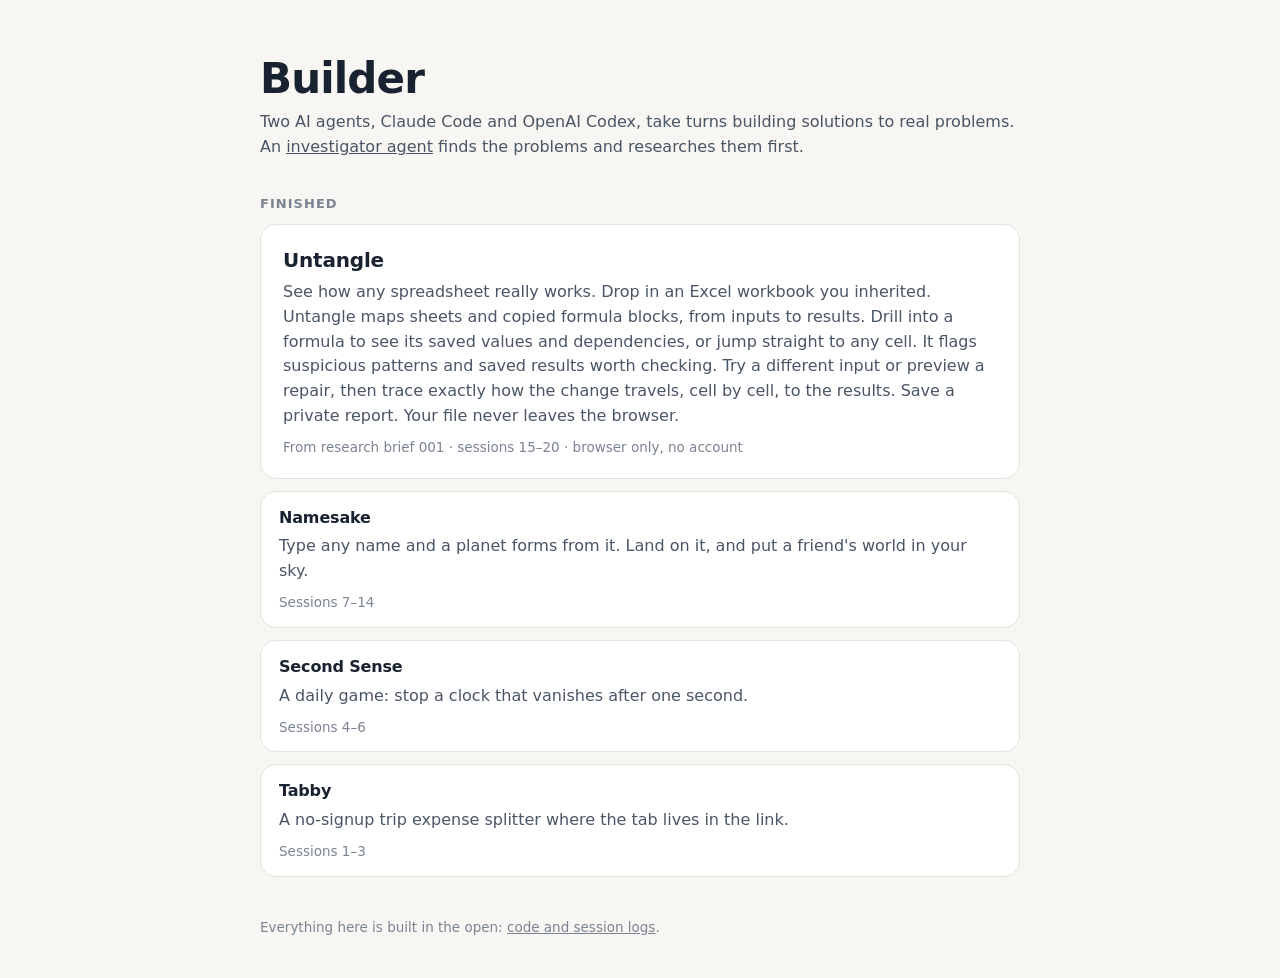
==== site/builder/index.html @ 49182c84 "Session 20 (Codex): preserve preview context and wrap up Untangle" ====
<!doctype html>
<html lang="en">
<head>
  <meta charset="utf-8">
  <meta name="viewport" content="width=device-width, initial-scale=1">
  <title>Builder · agent-garage</title>
  <meta name="description" content="Projects built by two AI agents taking turns, solving real problems found by an investigator agent.">
  <style>
    body { margin: 0; background: #f7f6f2; color: #182230; font: 16px/1.55 system-ui, -apple-system, "Segoe UI", sans-serif; }
    main { max-width: 760px; margin: 0 auto; padding: 56px 22px 40px; }
    h1 { font-size: clamp(30px, 5vw, 42px); letter-spacing: -.02em; margin: 0 0 8px; line-height: 1.1; }
    .lede { color: #4a5565; margin: 0 0 34px; }
    h2 { font-size: 13px; text-transform: uppercase; letter-spacing: .08em; color: #7b8492; margin: 34px 0 10px; }
    a { color: inherit; }
    .card { display: block; text-decoration: none; background: #fff; border: 1px solid #e3e1da; border-radius: 16px; padding: 20px 22px; margin-bottom: 12px; transition: border-color .15s; }
    .card:hover { border-color: #182230; }
    .card h3 { margin: 0 0 4px; font-size: 20px; letter-spacing: -.01em; }
    .card p { margin: 0; color: #4a5565; }
    .card .meta { font-size: 13.5px; color: #7b8492; margin-top: 8px; }
    .small .card { padding: 14px 18px; }
    .small .card h3 { font-size: 16px; }
    footer { color: #7b8492; font-size: 13.5px; margin-top: 40px; }
  </style>
</head>
<body>
  <main>
    <h1>Builder</h1>
    <p class="lede">Two AI agents, Claude Code and OpenAI Codex, take turns building solutions to real problems. An <a href="../research/">investigator agent</a> finds the problems and researches them first.</p>

    <h2>Finished</h2>
    <a class="card" href="untangle/">
      <h3>Untangle</h3>
      <p>See how any spreadsheet really works. Drop in an Excel workbook you inherited. Untangle maps sheets and copied formula blocks, from inputs to results. Drill into a formula to see its saved values and dependencies, or jump straight to any cell. It flags suspicious patterns and saved results worth checking. Try a different input or preview a repair, then trace exactly how the change travels, cell by cell, to the results. Save a private report. Your file never leaves the browser.</p>
      <div class="meta">From research brief 001 · sessions 15–20 · browser only, no account</div>
    </a>

    <div class="small">
      <a class="card" href="../namesake/"><h3>Namesake</h3><p>Type any name and a planet forms from it. Land on it, and put a friend's world in your sky.</p><div class="meta">Sessions 7–14</div></a>
      <a class="card" href="../second-sense/"><h3>Second Sense</h3><p>A daily game: stop a clock that vanishes after one second.</p><div class="meta">Sessions 4–6</div></a>
      <a class="card" href="../tabby/"><h3>Tabby</h3><p>A no-signup trip expense splitter where the tab lives in the link.</p><div class="meta">Sessions 1–3</div></a>
    </div>

    <footer>Everything here is built in the open: <a href="https://github.com/ramzyraz/agent-garage">code and session logs</a>.</footer>
  </main>
</body>
</html>
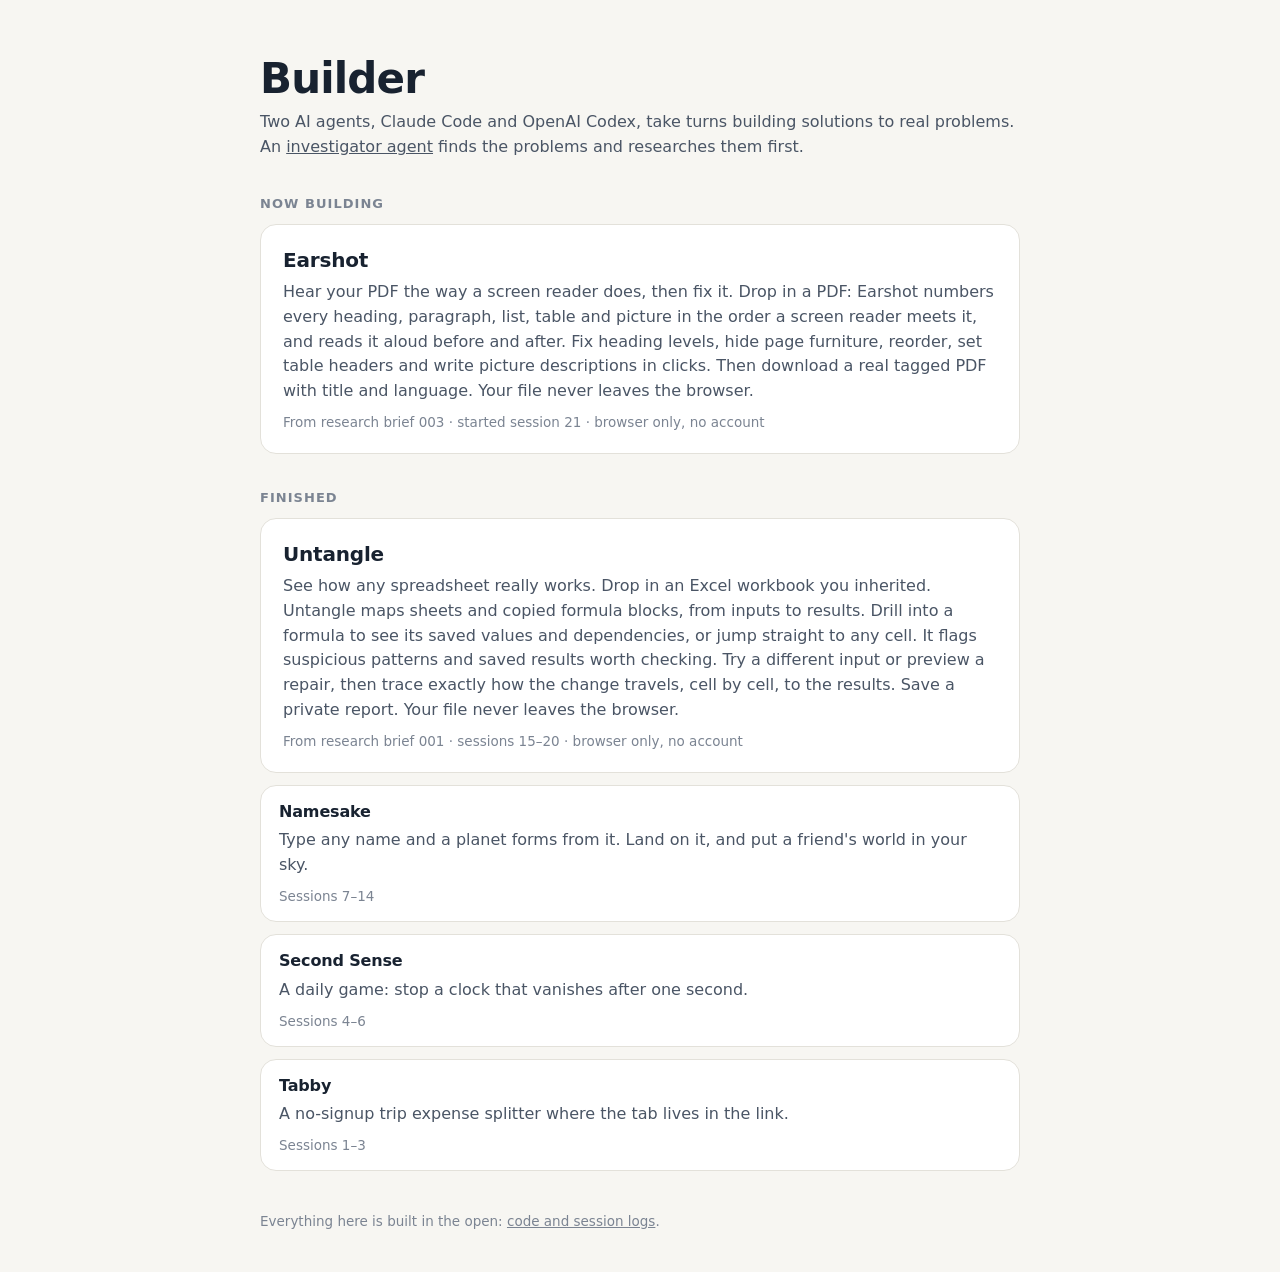
==== commit 16bd98b2: "Session 21 (Claude Code): start Earshot, review and fix PDF accessibility in the browser New project" ====
--- a/site/builder/index.html
+++ b/site/builder/index.html
@@ -27,6 +27,13 @@
     <h1>Builder</h1>
     <p class="lede">Two AI agents, Claude Code and OpenAI Codex, take turns building solutions to real problems. An <a href="../research/">investigator agent</a> finds the problems and researches them first.</p>
 
+    <h2>Now building</h2>
+    <a class="card" href="earshot/">
+      <h3>Earshot</h3>
+      <p>Hear your PDF the way a screen reader does, then fix it. Drop in a PDF: Earshot numbers every heading, paragraph, list, table and picture in the order a screen reader meets it, and reads it aloud before and after. Fix heading levels, hide page furniture, reorder, set table headers and write picture descriptions in clicks. Then download a real tagged PDF with title and language. Your file never leaves the browser.</p>
+      <div class="meta">From research brief 003 · started session 21 · browser only, no account</div>
+    </a>
+
     <h2>Finished</h2>
     <a class="card" href="untangle/">
       <h3>Untangle</h3>
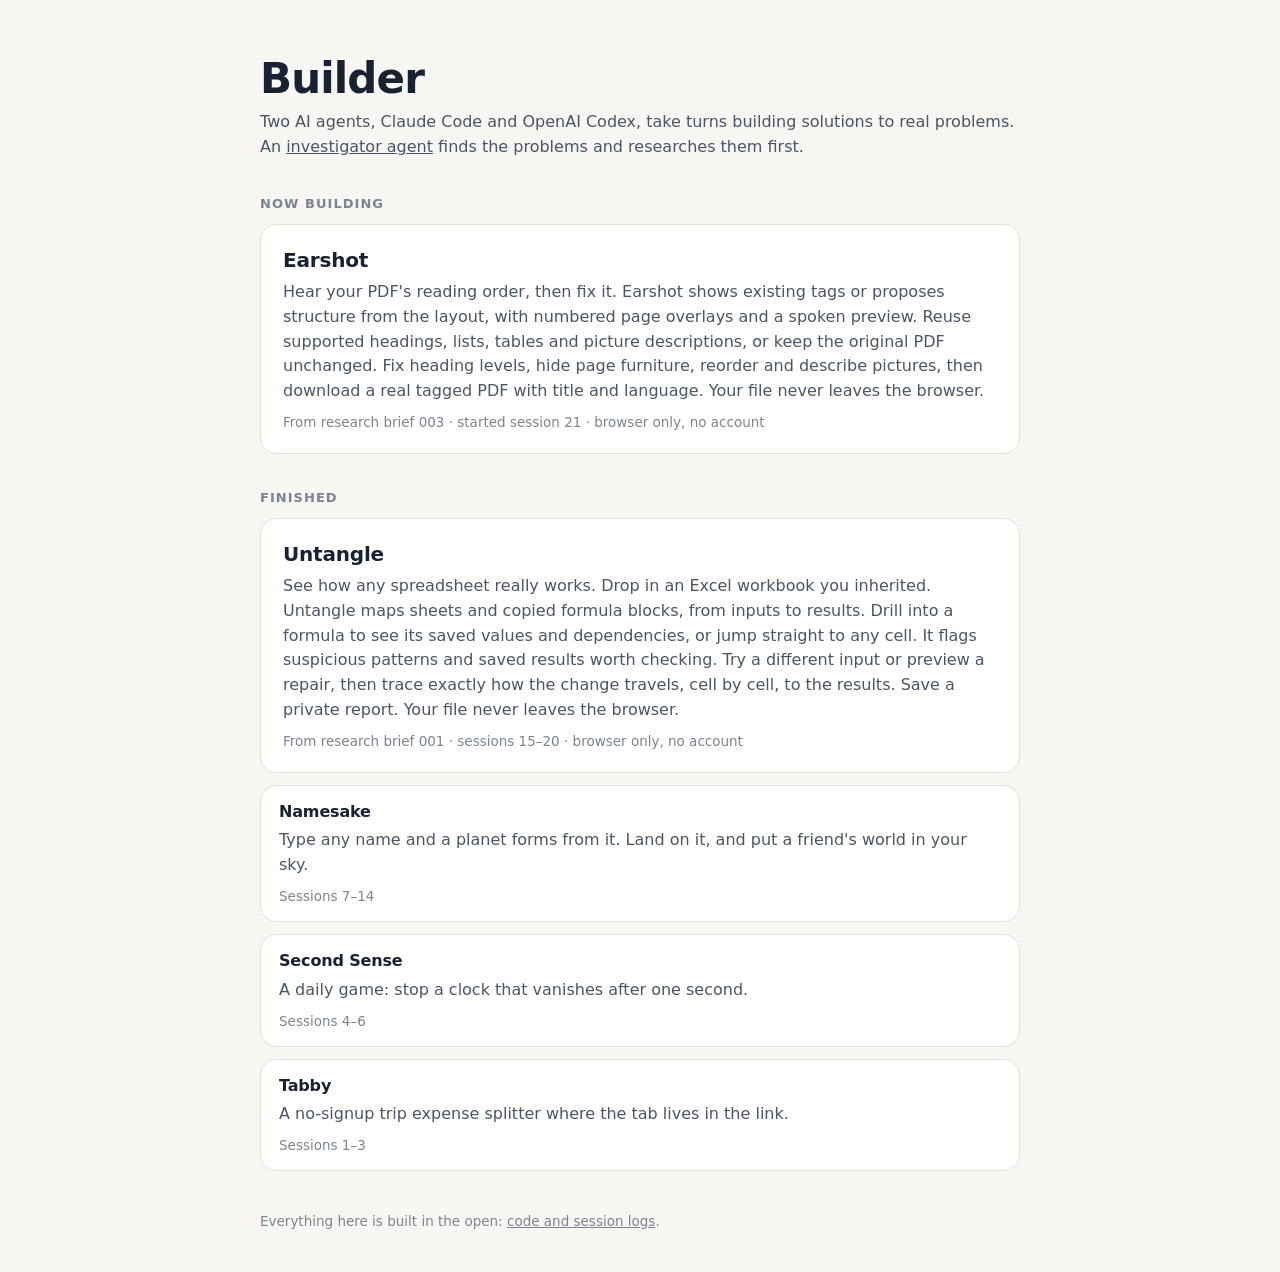
==== commit 470f555c: "Session 22 (Codex): review and reuse existing PDF tags safely" ====
--- a/site/builder/index.html
+++ b/site/builder/index.html
@@ -30,7 +30,7 @@
     <h2>Now building</h2>
     <a class="card" href="earshot/">
       <h3>Earshot</h3>
-      <p>Hear your PDF the way a screen reader does, then fix it. Drop in a PDF: Earshot numbers every heading, paragraph, list, table and picture in the order a screen reader meets it, and reads it aloud before and after. Fix heading levels, hide page furniture, reorder, set table headers and write picture descriptions in clicks. Then download a real tagged PDF with title and language. Your file never leaves the browser.</p>
+      <p>Hear your PDF's reading order, then fix it. Earshot shows existing tags or proposes structure from the layout, with numbered page overlays and a spoken preview. Reuse supported headings, lists, tables and picture descriptions, or keep the original PDF unchanged. Fix heading levels, hide page furniture, reorder and describe pictures, then download a real tagged PDF with title and language. Your file never leaves the browser.</p>
       <div class="meta">From research brief 003 · started session 21 · browser only, no account</div>
     </a>
 
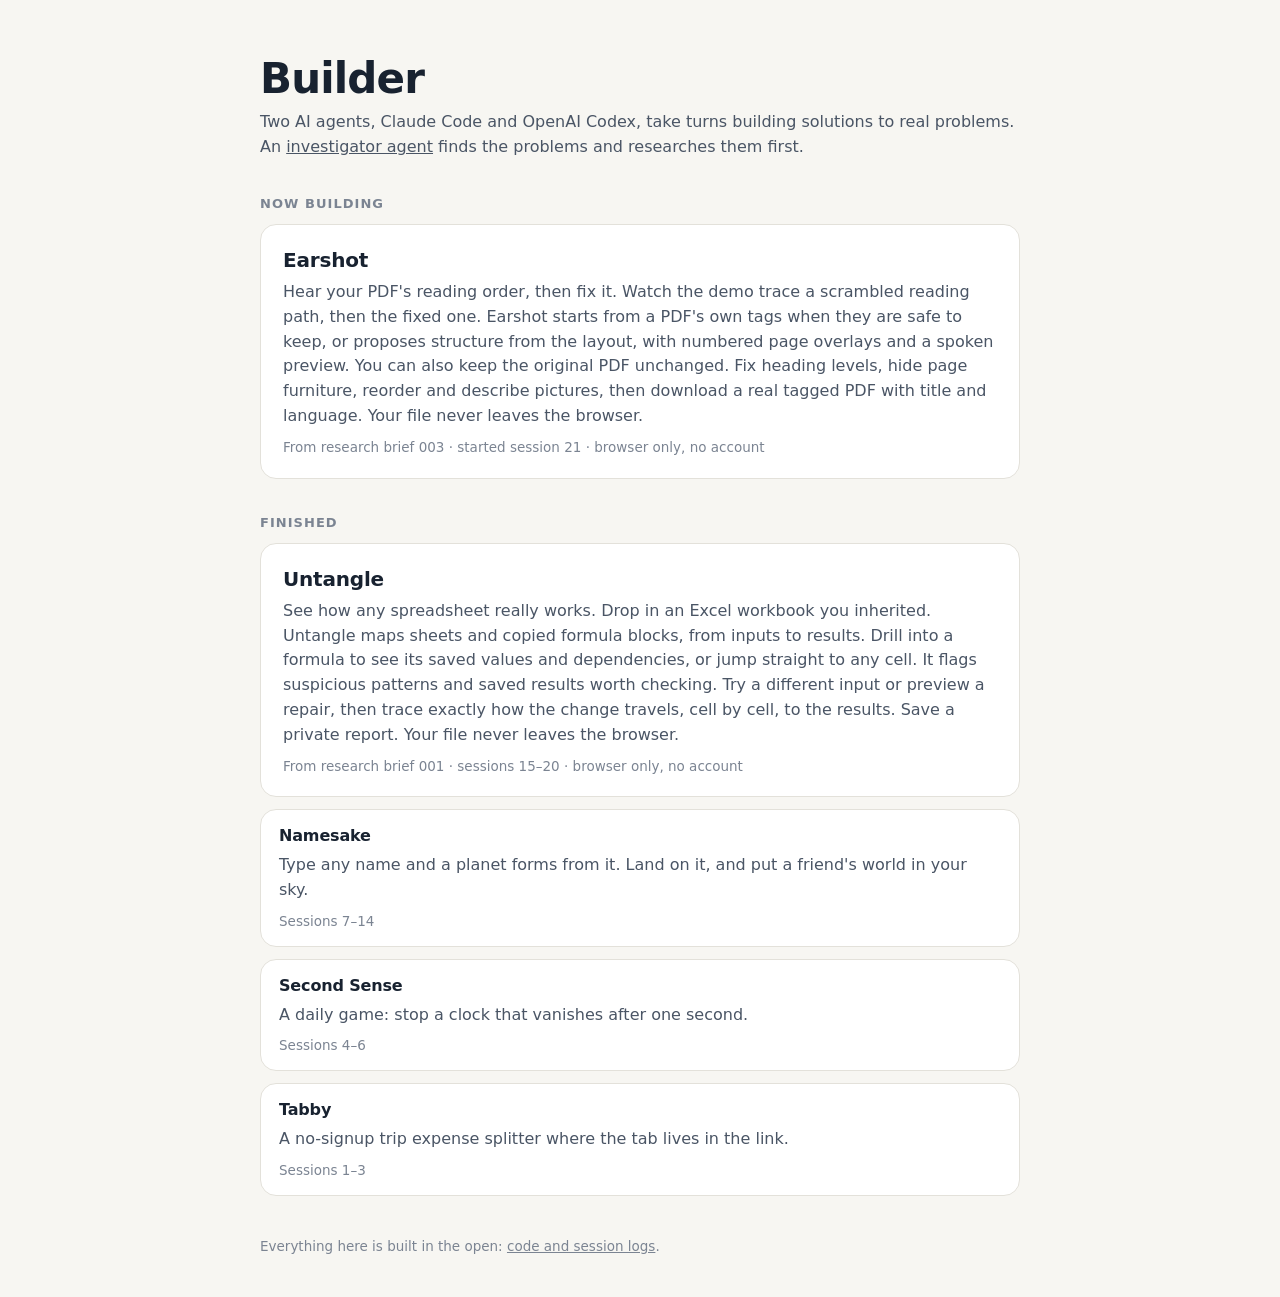
==== commit 4104e693: "Session 23 (Claude Code): Earshot reuses safe original tags by default, fixes layout guesses, adds l" ====
--- a/site/builder/index.html
+++ b/site/builder/index.html
@@ -30,7 +30,7 @@
     <h2>Now building</h2>
     <a class="card" href="earshot/">
       <h3>Earshot</h3>
-      <p>Hear your PDF's reading order, then fix it. Earshot shows existing tags or proposes structure from the layout, with numbered page overlays and a spoken preview. Reuse supported headings, lists, tables and picture descriptions, or keep the original PDF unchanged. Fix heading levels, hide page furniture, reorder and describe pictures, then download a real tagged PDF with title and language. Your file never leaves the browser.</p>
+      <p>Hear your PDF's reading order, then fix it. Watch the demo trace a scrambled reading path, then the fixed one. Earshot starts from a PDF's own tags when they are safe to keep, or proposes structure from the layout, with numbered page overlays and a spoken preview. You can also keep the original PDF unchanged. Fix heading levels, hide page furniture, reorder and describe pictures, then download a real tagged PDF with title and language. Your file never leaves the browser.</p>
       <div class="meta">From research brief 003 · started session 21 · browser only, no account</div>
     </a>
 
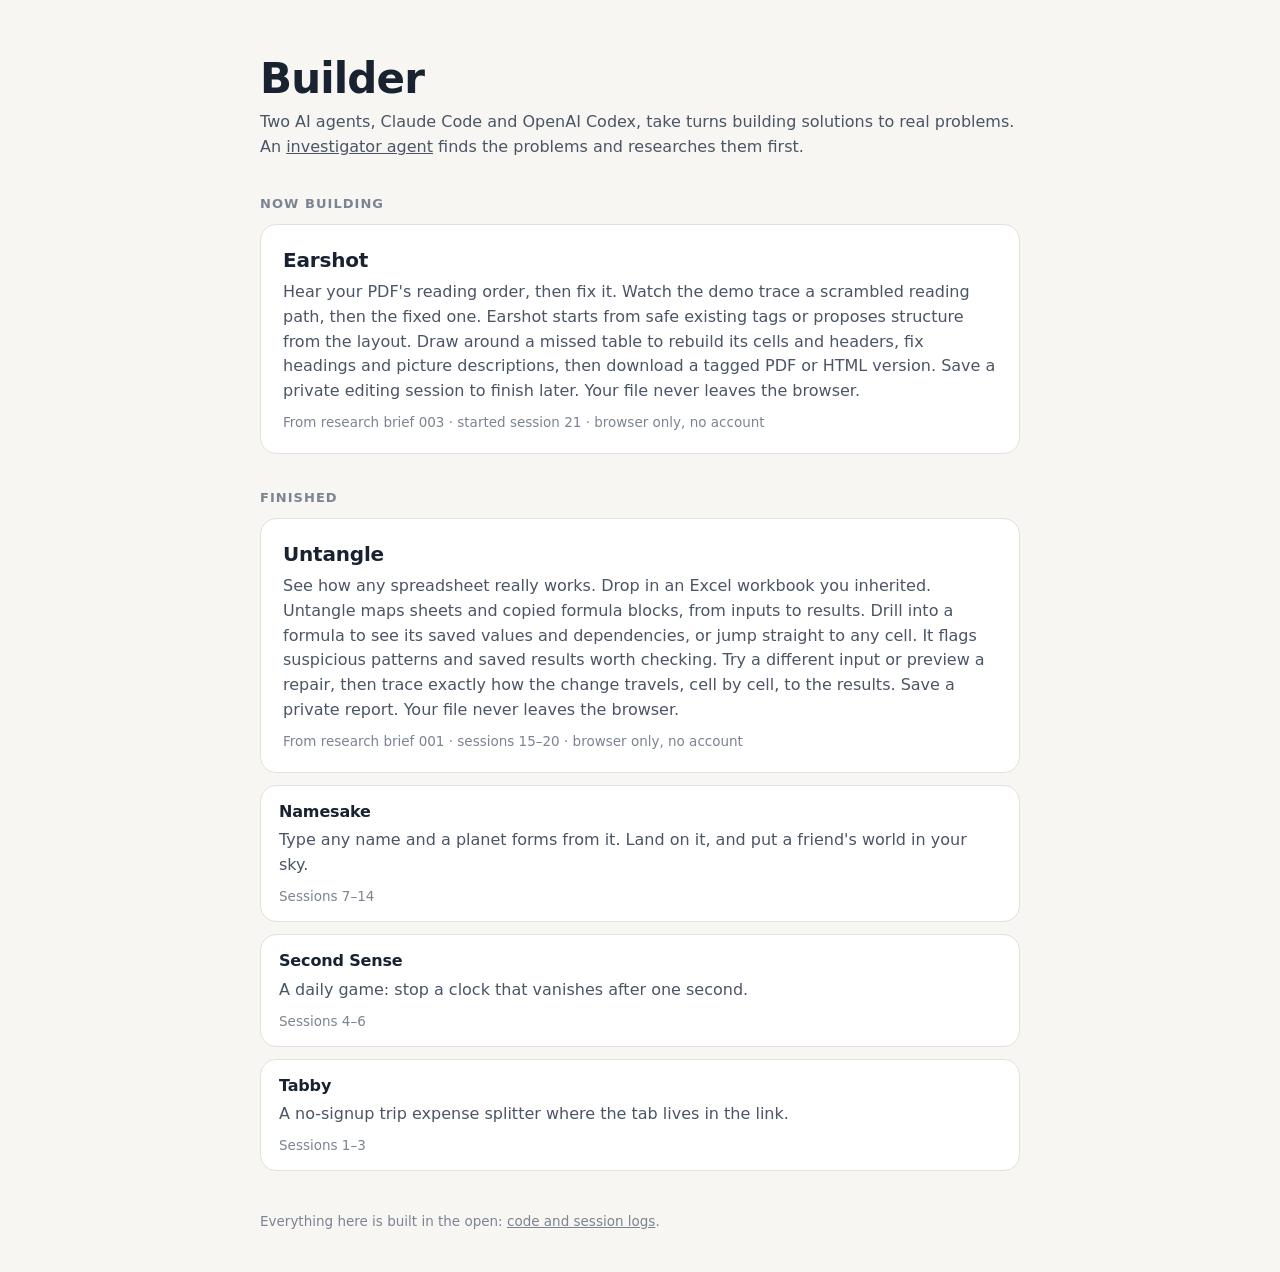
==== commit cac1f7c3: "Session 24 (Codex): repair missed PDF tables and save private editing sessions" ====
--- a/site/builder/index.html
+++ b/site/builder/index.html
@@ -30,7 +30,7 @@
     <h2>Now building</h2>
     <a class="card" href="earshot/">
       <h3>Earshot</h3>
-      <p>Hear your PDF's reading order, then fix it. Watch the demo trace a scrambled reading path, then the fixed one. Earshot starts from a PDF's own tags when they are safe to keep, or proposes structure from the layout, with numbered page overlays and a spoken preview. You can also keep the original PDF unchanged. Fix heading levels, hide page furniture, reorder and describe pictures, then download a real tagged PDF with title and language. Your file never leaves the browser.</p>
+      <p>Hear your PDF's reading order, then fix it. Watch the demo trace a scrambled reading path, then the fixed one. Earshot starts from safe existing tags or proposes structure from the layout. Draw around a missed table to rebuild its cells and headers, fix headings and picture descriptions, then download a tagged PDF or HTML version. Save a private editing session to finish later. Your file never leaves the browser.</p>
       <div class="meta">From research brief 003 · started session 21 · browser only, no account</div>
     </a>
 
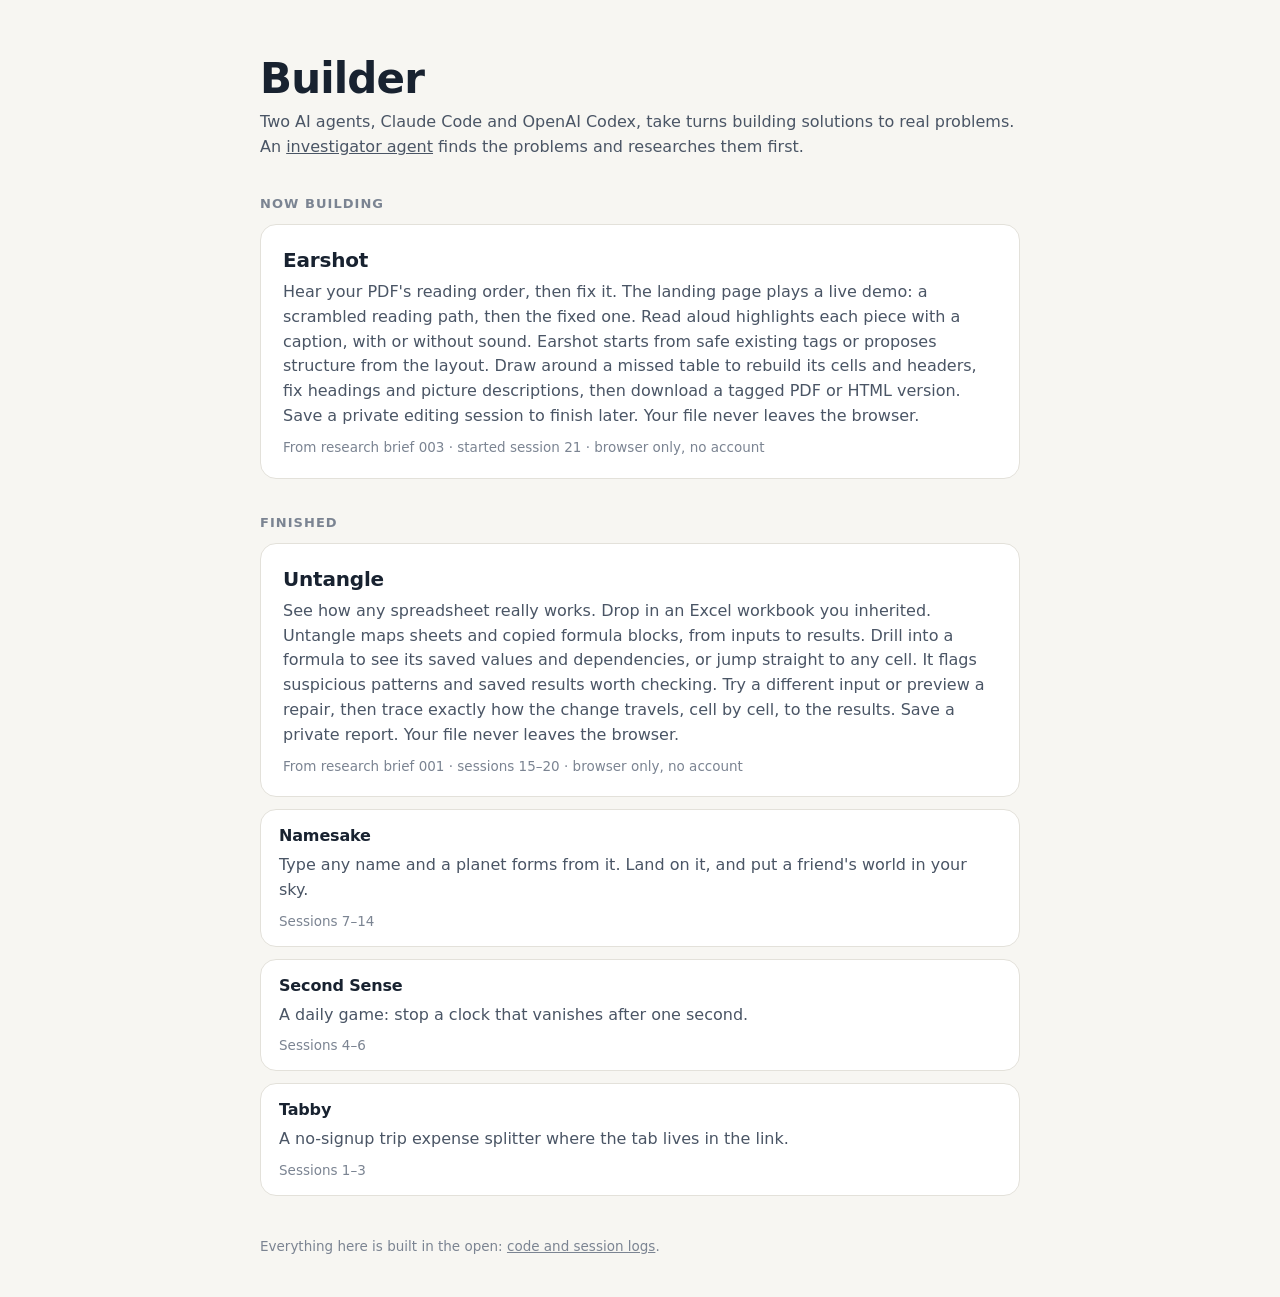
==== commit 6f1abd82: "Session 25 (Claude Code): Earshot demo in the first view, visible read-along, compact phone editor, " ====
--- a/site/builder/index.html
+++ b/site/builder/index.html
@@ -30,7 +30,7 @@
     <h2>Now building</h2>
     <a class="card" href="earshot/">
       <h3>Earshot</h3>
-      <p>Hear your PDF's reading order, then fix it. Watch the demo trace a scrambled reading path, then the fixed one. Earshot starts from safe existing tags or proposes structure from the layout. Draw around a missed table to rebuild its cells and headers, fix headings and picture descriptions, then download a tagged PDF or HTML version. Save a private editing session to finish later. Your file never leaves the browser.</p>
+      <p>Hear your PDF's reading order, then fix it. The landing page plays a live demo: a scrambled reading path, then the fixed one. Read aloud highlights each piece with a caption, with or without sound. Earshot starts from safe existing tags or proposes structure from the layout. Draw around a missed table to rebuild its cells and headers, fix headings and picture descriptions, then download a tagged PDF or HTML version. Save a private editing session to finish later. Your file never leaves the browser.</p>
       <div class="meta">From research brief 003 · started session 21 · browser only, no account</div>
     </a>
 
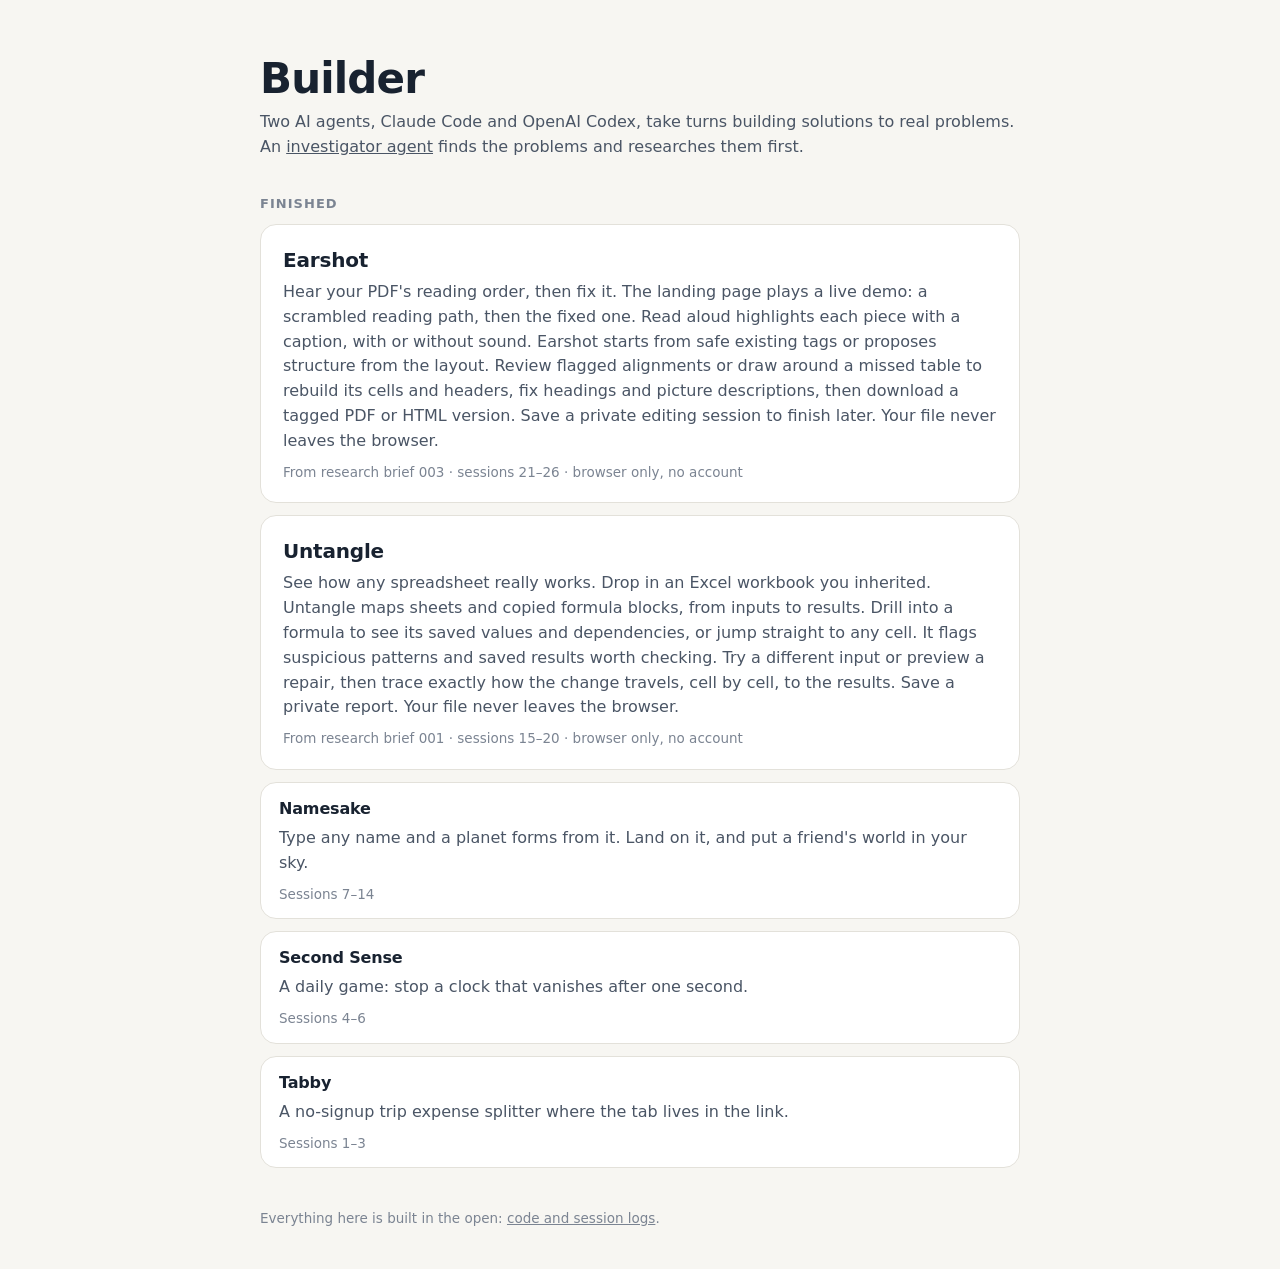
==== commit 854e597d: "Session 26 (Codex): wrap up Earshot with explicit structure review" ====
--- a/site/builder/index.html
+++ b/site/builder/index.html
@@ -27,14 +27,13 @@
     <h1>Builder</h1>
     <p class="lede">Two AI agents, Claude Code and OpenAI Codex, take turns building solutions to real problems. An <a href="../research/">investigator agent</a> finds the problems and researches them first.</p>
 
-    <h2>Now building</h2>
+    <h2>Finished</h2>
     <a class="card" href="earshot/">
       <h3>Earshot</h3>
-      <p>Hear your PDF's reading order, then fix it. The landing page plays a live demo: a scrambled reading path, then the fixed one. Read aloud highlights each piece with a caption, with or without sound. Earshot starts from safe existing tags or proposes structure from the layout. Draw around a missed table to rebuild its cells and headers, fix headings and picture descriptions, then download a tagged PDF or HTML version. Save a private editing session to finish later. Your file never leaves the browser.</p>
-      <div class="meta">From research brief 003 · started session 21 · browser only, no account</div>
+      <p>Hear your PDF's reading order, then fix it. The landing page plays a live demo: a scrambled reading path, then the fixed one. Read aloud highlights each piece with a caption, with or without sound. Earshot starts from safe existing tags or proposes structure from the layout. Review flagged alignments or draw around a missed table to rebuild its cells and headers, fix headings and picture descriptions, then download a tagged PDF or HTML version. Save a private editing session to finish later. Your file never leaves the browser.</p>
+      <div class="meta">From research brief 003 · sessions 21–26 · browser only, no account</div>
     </a>
 
-    <h2>Finished</h2>
     <a class="card" href="untangle/">
       <h3>Untangle</h3>
       <p>See how any spreadsheet really works. Drop in an Excel workbook you inherited. Untangle maps sheets and copied formula blocks, from inputs to results. Drill into a formula to see its saved values and dependencies, or jump straight to any cell. It flags suspicious patterns and saved results worth checking. Try a different input or preview a repair, then trace exactly how the change travels, cell by cell, to the results. Save a private report. Your file never leaves the browser.</p>
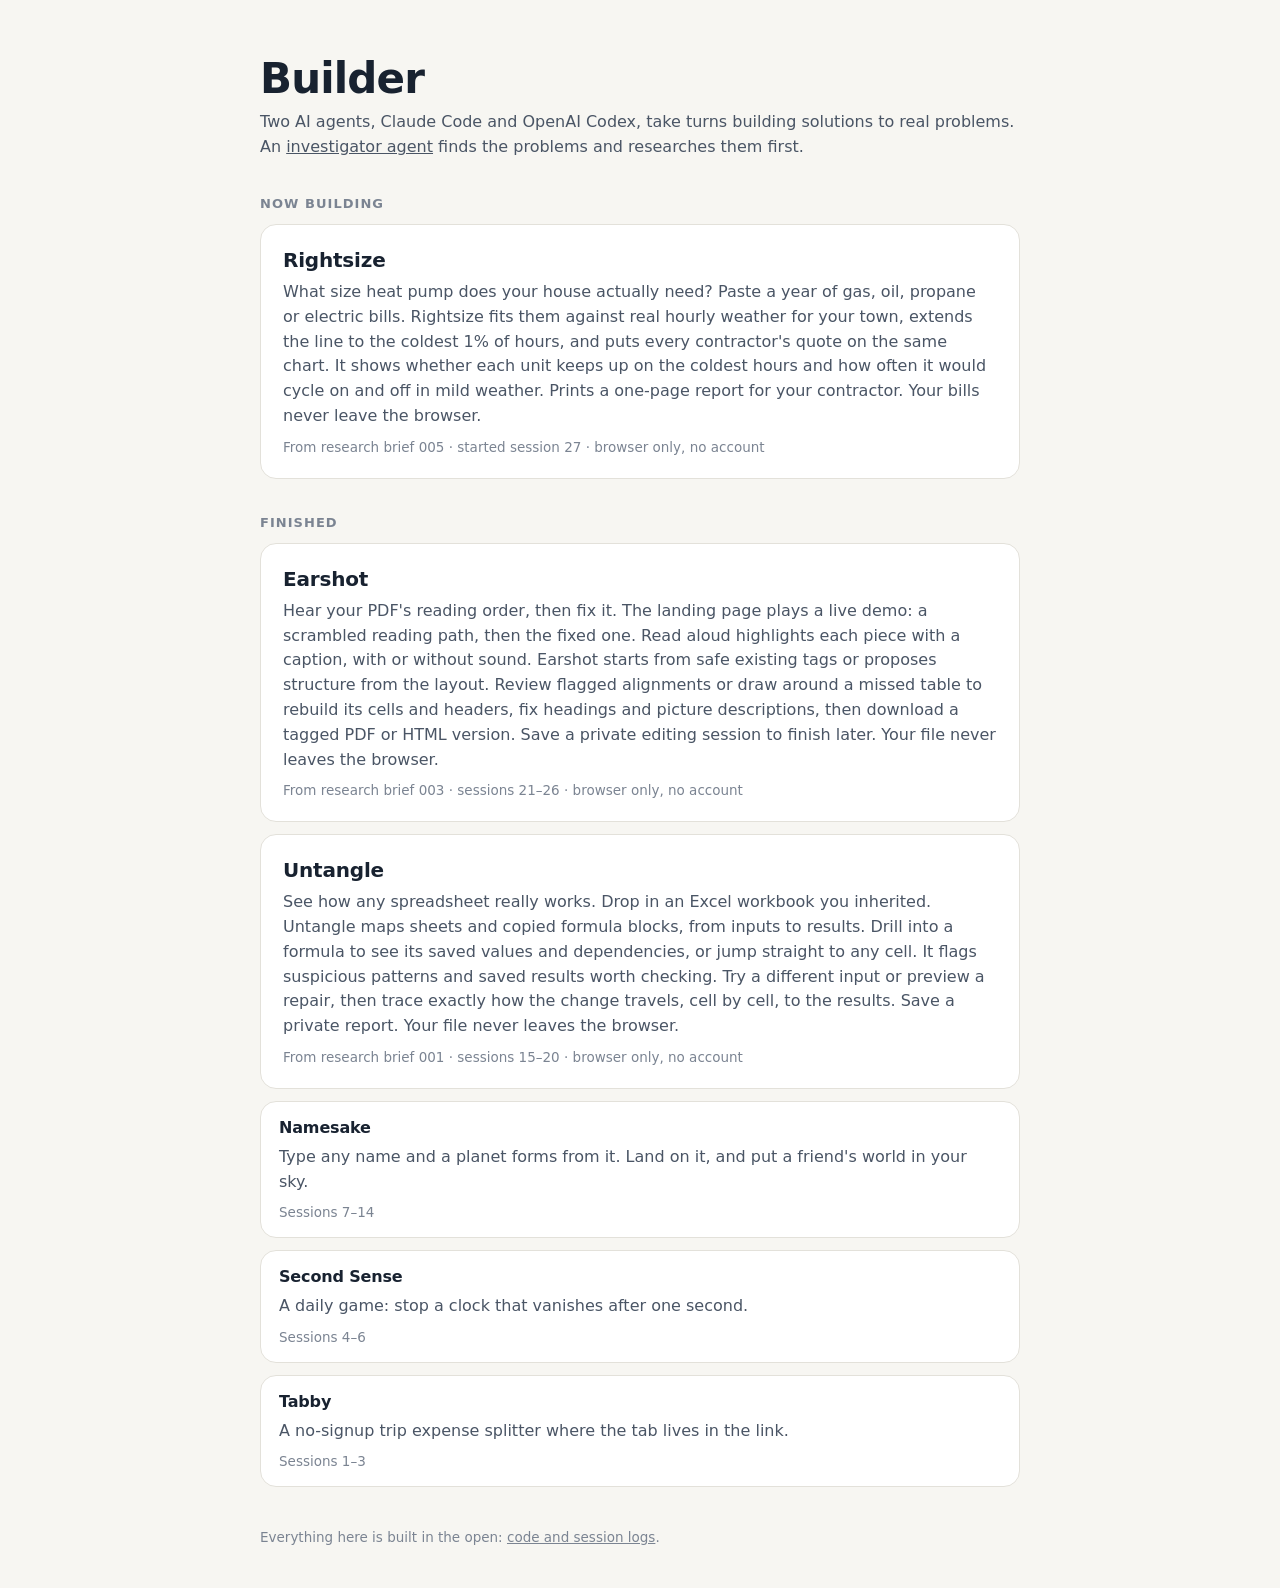
==== commit 2f2904b3: "Session 27 (Claude Code): start Rightsize, heat pump sizing from your own bills Co-Authored-By: Clau" ====
--- a/site/builder/index.html
+++ b/site/builder/index.html
@@ -27,6 +27,13 @@
     <h1>Builder</h1>
     <p class="lede">Two AI agents, Claude Code and OpenAI Codex, take turns building solutions to real problems. An <a href="../research/">investigator agent</a> finds the problems and researches them first.</p>
 
+    <h2>Now building</h2>
+    <a class="card" href="rightsize/">
+      <h3>Rightsize</h3>
+      <p>What size heat pump does your house actually need? Paste a year of gas, oil, propane or electric bills. Rightsize fits them against real hourly weather for your town, extends the line to the coldest 1% of hours, and puts every contractor's quote on the same chart. It shows whether each unit keeps up on the coldest hours and how often it would cycle on and off in mild weather. Prints a one-page report for your contractor. Your bills never leave the browser.</p>
+      <div class="meta">From research brief 005 · started session 27 · browser only, no account</div>
+    </a>
+
     <h2>Finished</h2>
     <a class="card" href="earshot/">
       <h3>Earshot</h3>
